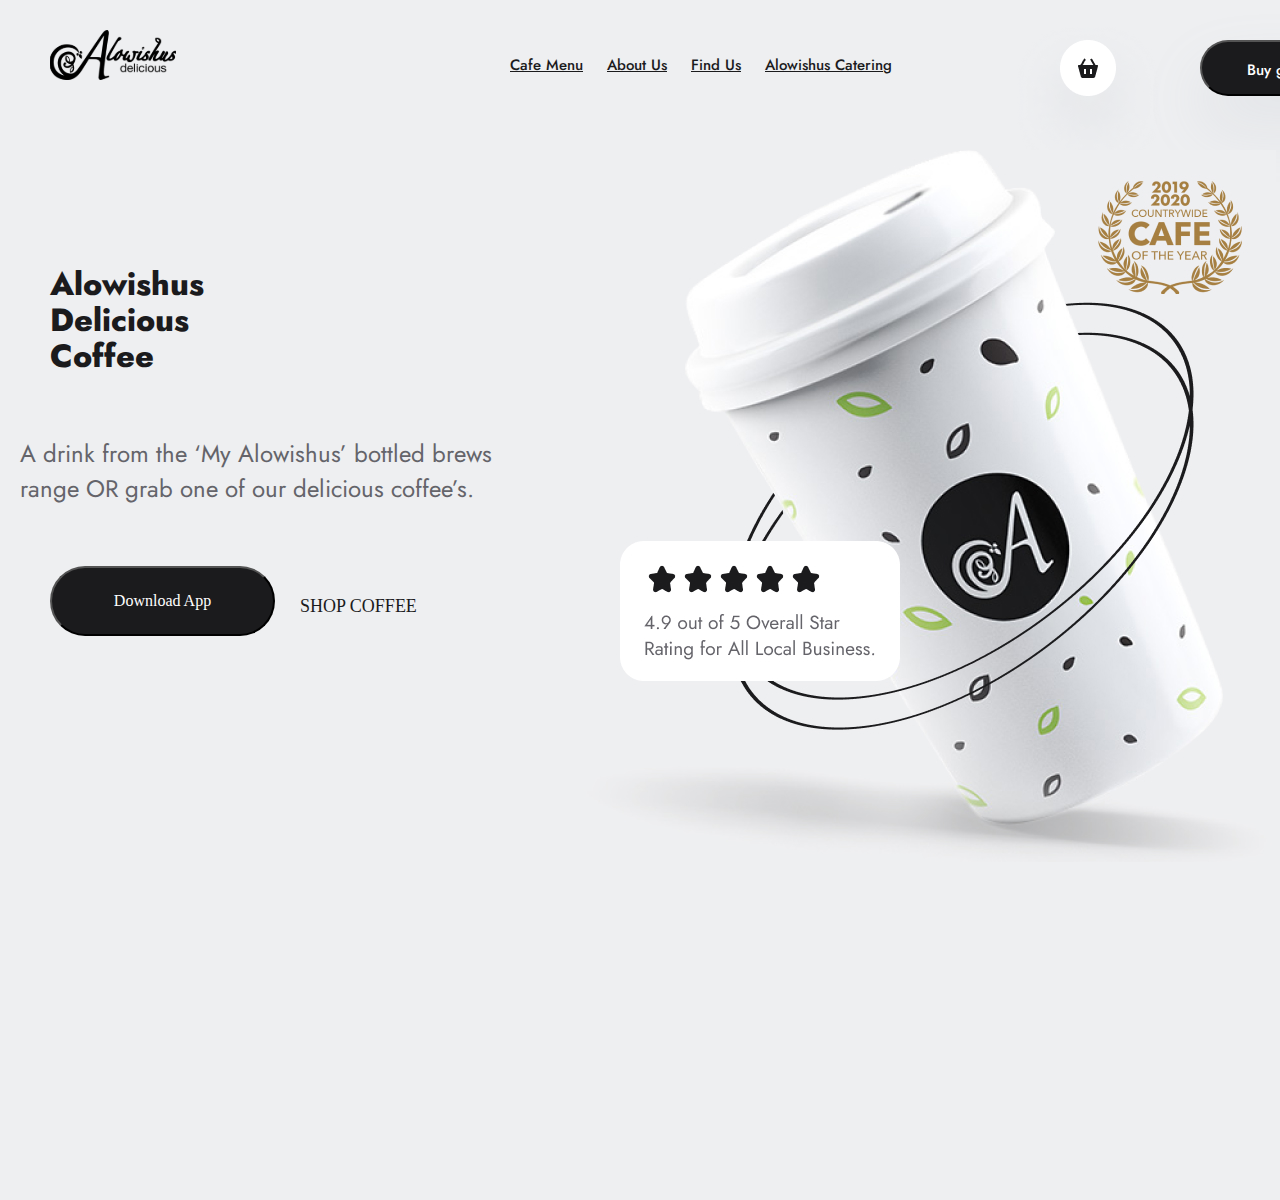
==== figma/index.html @ 685bbd0f "first commit" ====
<!DOCTYPE html>
<html lang="en">
<head>
    <meta charset="UTF-8">
    <meta name="viewport" content="width=device-width, initial-scale=1.0">
    <title>Document</title>
    <link rel="stylesheet" href="./assets/styles/style.css">
    <link rel="stylesheet" href="./assets/styles/normalize.css">
    <link rel="preconnect" href="https://fonts.googleapis.com">
    <link rel="preconnect" href="https://fonts.gstatic.com" crossorigin>
    <link href="https://fonts.googleapis.com/css2?family=Jost:ital,wght@0,100..900;1,100..900&family=Lora:wght@400;500;600&family=Nunito+Sans:opsz,wght@6..12,300;6..12,400;6..12,600&family=Whisper&display=swap" rel="stylesheet">


</head>
<body>
    <div class="container">
    <header>
        <img id="logo" src="./assets/image/logo.svg" alt="logo">
        <nav>
            <a class="menu"  href="#Cafe_Menu">Cafe Menu</a>
            <a class="menu"  href="#About_Us">About Us</a>
            <a class="menu"  href="#Find_Us">Find Us</a>
            <a class="menu"  href="#Alowishus_Catering">Alowishus Catering</a>
        </nav>
        <img id="basket" src="./assets/image/buy.png" alt="">
        <button type="submit" id="buy">Buy gift vouchers</button>
    </header>
    <main>
        <h1>Alowishus <br>
            Delicious <br>
            Coffee </h1>
            <h2>A drink from the ‘My Alowishus’ bottled brews range OR grab one of our delicious coffee’s.</h2>
            <button type="button" id="Download">Download App</button> <span>Shop Coffee</span>
            <img id="image" src="./assets/image/img.jpg" alt="">
    </main>
    </div>
</body>
</html>
---- figma/assets/styles/style.css ----
.container{
    display: grid;
    height: 1200px;
    width: 1600px;
    background: #eeeff1;
    }

    a {
    display:inline;
    margin: 10px;
    }   

    #logo{
    position: relative;
    top: 30px;
    left: 50px;
    width: 126px;
    height: 50px;
    }

    .menu{
    position:relative;
    top: 0px;
    left: 500px;
    width: 73px;
    height: 22px;
    color: rgb(27, 27, 29);
    font-family: Jost;
    font-size: 15px;
    font-weight: 500;
    line-height: 22px;
    }

    .menu:hover{
    text-decoration: underline;
    color: orange;
    }

    #basket {
    position: relative;
    top: -60px;
    left: 1000px;

    }
    #buy{
    position: absolute;
    top: 40px;
    left: 1200px;
    width: 208px;
    height: 56px;
    justify-content: center;
    align-items: center;
    padding: 15px 30px 15px 30px;
    border-radius: 63px;
    box-shadow: 0px 30px 60px 0px rgba(163, 168, 179, 0.15);
    background: rgb(27, 27, 29);
    color: rgb(255, 255, 255);
    font-family: Jost;
    font-size: 15px;
    font-weight: 500;
    line-height: 26px;
    text-align: center;
    }
    
    h1{
    position:relative;
    top: -150px;
    left: 50px;
    width: 597px;
    height: 420px;
    justify-content: stretch;
    align-items: stretch;
    margin: 30px 0px;
    color: rgb(27, 27, 29);
    font-family: Jost;
    font-size: 124px;
    font-weight: 800;
    line-height: 140px;
    text-align: left;
    line-height: 113%;
    }
    
    h2{
    position: relative;
    top: -430px;
    left: 20px;
    width: 530px;
    height: 70px;
    color: rgb(100, 100, 106);
    font-family: Jost;
    font-size: 24px;
    font-weight: 400;
    line-height: 35px;
    text-align: left;
    margin: 30px 0px;
    }
    
    #Download{
    position: relative;
    top: -400px;
    left: 50px;
    width: 225px;
    height: 70px;
    display: grid;
    justify-content: center;
    align-items: center;
    padding: 20px 40px 20px 40px;
    border-radius: 126px;
    background: rgb(27, 27, 29);
    color: rgb(255, 255, 255);
    }
    
    #image{
    position: absolute;
    display: grid;
    float: right;
    width: 700px;
    height: 712px;
    top: 150px;
    left: 45%;
    
    }
    span{
    position: relative;
    display: grid;
    top: -440px;
    left: 300px;
    font-family: var(--font-family);
    font-weight: 500;
    font-size: 18px;
    text-transform: uppercase;
    color: #1b1b1d;
    }
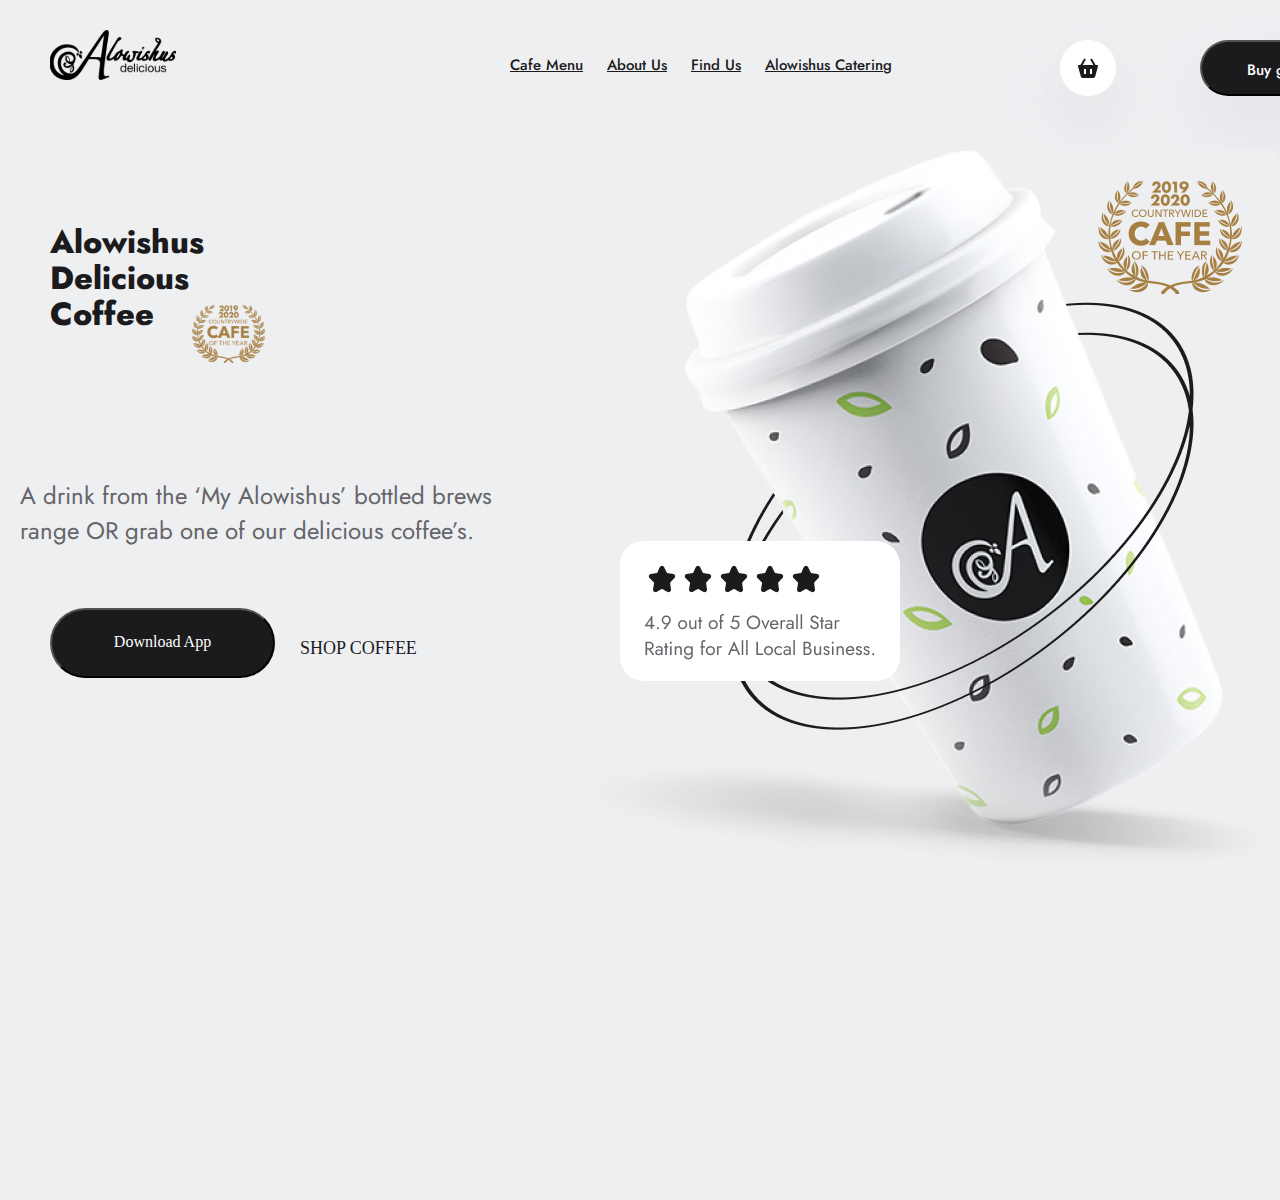
==== commit 339628ca: "first commit" ====
--- a/figma/index.html
+++ b/figma/index.html
@@ -28,7 +28,8 @@
     <main>
         <h1>Alowishus <br>
             Delicious <br>
-            Coffee </h1>
+            Coffee </h1> 
+            <img id="icon" src="./assets/image/1.svg" alt="">
             <h2>A drink from the ‘My Alowishus’ bottled brews range OR grab one of our delicious coffee’s.</h2>
             <button type="button" id="Download">Download App</button> <span>Shop Coffee</span>
             <img id="image" src="./assets/image/img.jpg" alt="">
--- a/figma/assets/styles/style.css
+++ b/figma/assets/styles/style.css
@@ -62,6 +62,14 @@
     text-align: center;
     }
     
+    #icon{
+        position:relative;
+        width: 73px;
+        height: 58px;
+        top: -510px;
+        left: 12%;
+    }
+
     h1{
     position:relative;
     top: -150px;
